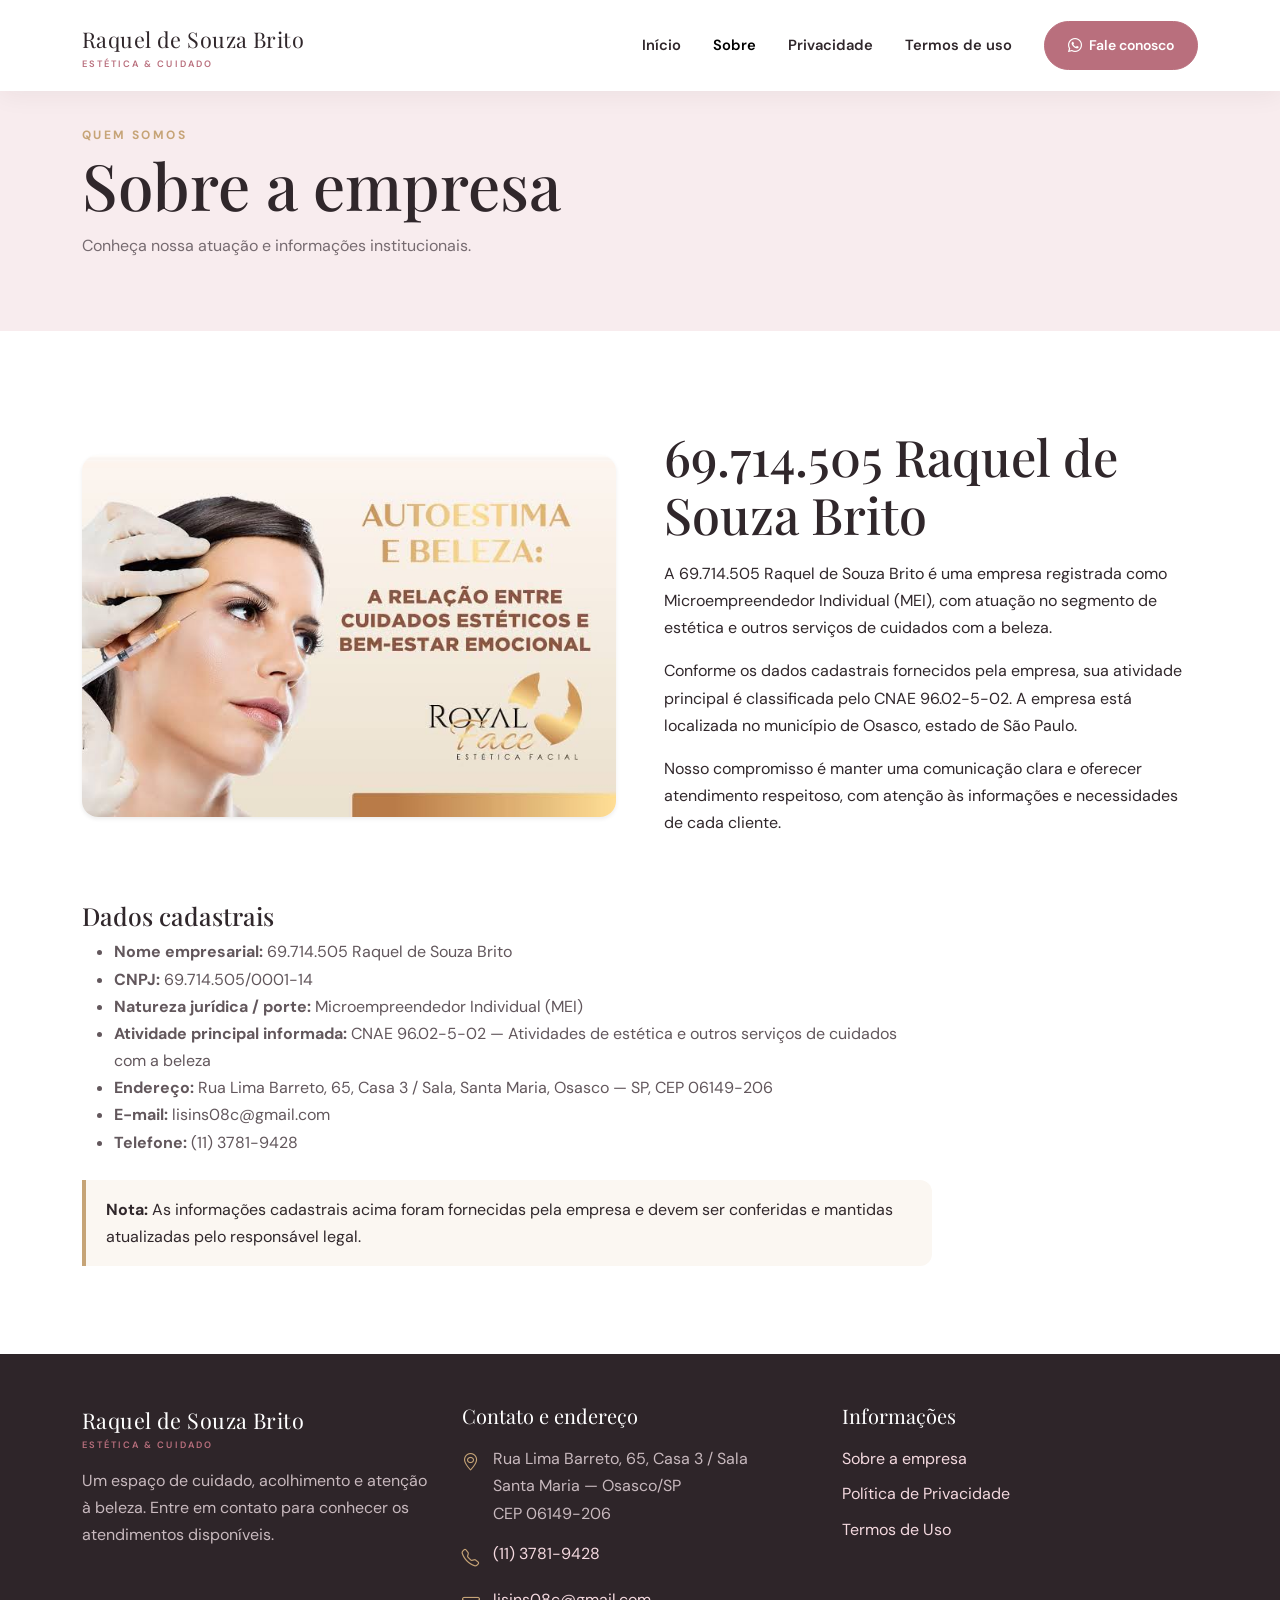
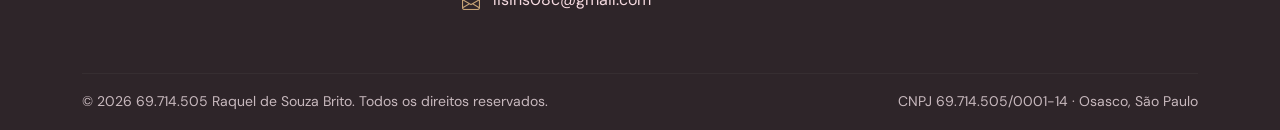
==== sobre.html @ 64c5e79d "Add files via upload" ====
<!doctype html><html lang="pt-BR"><head><title>Sobre | Raquel de Souza Brito</title><meta name="description" content="Informações institucionais sobre 69.714.505 Raquel de Souza Brito, empresa de estética em Osasco, SP."><meta charset="utf-8">
<meta name="viewport" content="width=device-width, initial-scale=1">
<meta name="theme-color" content="#b96f7d">
<link rel="preconnect" href="https://fonts.googleapis.com">
<link rel="preconnect" href="https://fonts.gstatic.com" crossorigin>
<link href="https://fonts.googleapis.com/css2?family=DM+Sans:wght@400;500;600;700&family=Playfair+Display:wght@500;600;700&display=swap" rel="stylesheet">
<link href="https://cdn.jsdelivr.net/npm/bootstrap@5.3.3/dist/css/bootstrap.min.css" rel="stylesheet">
<link rel="stylesheet" href="https://cdn.jsdelivr.net/npm/bootstrap-icons@1.11.3/font/bootstrap-icons.min.css">
<link rel="stylesheet" href="assets/css/style.css"></head><body>
<nav class="navbar navbar-expand-lg fixed-top">
  <div class="container py-2">
    <a class="navbar-brand brand" href="index.html">Raquel de Souza Brito<small>Estética & cuidado</small></a>
    <button class="navbar-toggler" type="button" data-bs-toggle="collapse" data-bs-target="#mainNav" aria-controls="mainNav" aria-expanded="false" aria-label="Abrir menu"><span class="navbar-toggler-icon"></span></button>
    <div class="collapse navbar-collapse" id="mainNav">
      <ul class="navbar-nav ms-auto align-items-lg-center gap-lg-3">
        <li class="nav-item"><a class="nav-link" href="index.html">Início</a></li>
        <li class="nav-item"><a class="nav-link" href="sobre.html">Sobre</a></li>
        <li class="nav-item"><a class="nav-link" href="politica-privacidade.html">Privacidade</a></li>
        <li class="nav-item"><a class="nav-link" href="termos-de-uso.html">Termos de uso</a></li>
        <li class="nav-item ms-lg-2"><a class="btn btn-rose btn-sm" href="https://wa.me/551137819428" target="_blank" rel="noopener"><i class="bi bi-whatsapp me-1"></i> Fale conosco</a></li>
      </ul>
    </div>
  </div>
</nav>
<header class="page-hero"><div class="container"><span class="eyebrow">Quem somos</span><h1>Sobre a empresa</h1><p class="section-lead">Conheça nossa atuação e informações institucionais.</p></div></header>
<main class="section-pad"><div class="container"><div class="row g-5 align-items-center">
<div class="col-lg-6"><img class="img-fluid rounded-4 shadow-sm" src="assets/img/autoestima-e-beleza.jpg" alt="Imagem ilustrativa sobre autoestima e beleza"></div>
<div class="col-lg-6"><h2 class="section-title">69.714.505 Raquel de Souza Brito</h2><p>A 69.714.505 Raquel de Souza Brito é uma empresa registrada como Microempreendedor Individual (MEI), com atuação no segmento de estética e outros serviços de cuidados com a beleza.</p><p>Conforme os dados cadastrais fornecidos pela empresa, sua atividade principal é classificada pelo CNAE 96.02-5-02. A empresa está localizada no município de Osasco, estado de São Paulo.</p><p>Nosso compromisso é manter uma comunicação clara e oferecer atendimento respeitoso, com atenção às informações e necessidades de cada cliente.</p></div>
</div>
<div class="legal-content mt-5"><h2>Dados cadastrais</h2><ul><li><strong>Nome empresarial:</strong> 69.714.505 Raquel de Souza Brito</li><li><strong>CNPJ:</strong> 69.714.505/0001-14</li><li><strong>Natureza jurídica / porte:</strong> Microempreendedor Individual (MEI)</li><li><strong>Atividade principal informada:</strong> CNAE 96.02-5-02 — Atividades de estética e outros serviços de cuidados com a beleza</li><li><strong>Endereço:</strong> Rua Lima Barreto, 65, Casa 3 / Sala, Santa Maria, Osasco — SP, CEP 06149-206</li><li><strong>E-mail:</strong> lisins08c@gmail.com</li><li><strong>Telefone:</strong> (11) 3781-9428</li></ul>
<div class="legal-note mt-4"><strong>Nota:</strong> As informações cadastrais acima foram fornecidas pela empresa e devem ser conferidas e mantidas atualizadas pelo responsável legal.</div></div></div></main>
<footer class="pt-5 pb-3">
  <div class="container">
    <div class="row g-4 pb-4">
      <div class="col-lg-4">
        <div class="brand text-white mb-3">Raquel de Souza Brito<small>Estética & cuidado</small></div>
        <p class="footer-muted">Um espaço de cuidado, acolhimento e atenção à beleza. Entre em contato para conhecer os atendimentos disponíveis.</p>
      </div>
      <div class="col-md-6 col-lg-4">
        <h3 class="footer-title mb-3">Contato e endereço</h3>
        <div class="contact-line"><i class="bi bi-geo-alt"></i><span class="footer-muted">Rua Lima Barreto, 65, Casa 3 / Sala<br>Santa Maria — Osasco/SP<br>CEP 06149-206</span></div>
        <div class="contact-line"><i class="bi bi-telephone"></i><a href="tel:+551137819428">(11) 3781-9428</a></div>
        <div class="contact-line"><i class="bi bi-envelope"></i><a href="mailto:lisins08c@gmail.com">lisins08c@gmail.com</a></div>
      </div>
      <div class="col-md-6 col-lg-4">
        <h3 class="footer-title mb-3">Informações</h3>
        <ul class="list-unstyled footer-muted">
          <li class="mb-2"><a href="sobre.html">Sobre a empresa</a></li>
          <li class="mb-2"><a href="politica-privacidade.html">Política de Privacidade</a></li>
          <li class="mb-2"><a href="termos-de-uso.html">Termos de Uso</a></li>
        </ul>
      </div>
    </div>
    <hr class="footer-rule">
    <div class="row gy-2 align-items-center">
      <div class="col-lg-7 small footer-muted">© <span data-current-year></span> 69.714.505 Raquel de Souza Brito. Todos os direitos reservados.</div>
      <div class="col-lg-5 text-lg-end small footer-muted">CNPJ 69.714.505/0001-14 · Osasco, São Paulo</div>
    </div>
  </div>
</footer>
<script src="https://cdn.jsdelivr.net/npm/bootstrap@5.3.3/dist/js/bootstrap.bundle.min.js"></script>
<script src="assets/js/main.js"></script></body></html>
---- assets/css/style.css ----
:root {
  --ink: #30272b;
  --muted: #766b70;
  --rose: #b96f7d;
  --rose-dark: #925361;
  --rose-soft: #f8ecee;
  --cream: #fbf7f2;
  --gold: #c6a477;
  --white: #fff;
}
* { box-sizing: border-box; }
html { scroll-behavior: smooth; }
body {
  font-family: "DM Sans", sans-serif;
  color: var(--ink);
  background: var(--white);
  line-height: 1.7;
}
h1,h2,h3,h4,.brand { font-family: "Playfair Display", Georgia, serif; }
a { color: var(--rose-dark); }
a:hover { color: var(--rose); }
.navbar {
  background: rgba(255,255,255,.96);
  box-shadow: 0 4px 24px rgba(54,35,42,.06);
}
.brand { font-size: 1.35rem; letter-spacing: .02em; color: var(--ink); }
.brand small { display:block; font: 600 .58rem "DM Sans",sans-serif; letter-spacing:.22em; color:var(--rose); text-transform:uppercase; }
.nav-link { color: var(--ink); font-size:.92rem; font-weight:600; }
.nav-link:hover,.nav-link.active { color:var(--rose-dark); }
.btn-rose {
  background:var(--rose); border-color:var(--rose); color:#fff;
  border-radius:50px; padding:.8rem 1.45rem; font-weight:600;
}
.btn-rose:hover { background:var(--rose-dark); border-color:var(--rose-dark); color:#fff; }
.btn-outline-rose { border:1px solid var(--rose); color:var(--rose-dark); border-radius:50px; padding:.75rem 1.35rem; font-weight:600; }
.btn-outline-rose:hover { background:var(--rose); color:white; }
.hero {
  min-height: 690px; display:flex; align-items:center; position:relative;
  background:linear-gradient(90deg,rgba(31,23,26,.68),rgba(31,23,26,.14)),url("../img/tratamento-facial.jpg") center 42%/cover no-repeat;
  color:white;
}
.hero-content { max-width:650px; padding-top:5rem; padding-bottom:5rem; }
.eyebrow { text-transform:uppercase; letter-spacing:.2em; font-size:.75rem; font-weight:700; color:var(--gold); }
.hero h1 { font-size:clamp(2.7rem,6vw,5.2rem); line-height:1.08; margin:1rem 0 1.35rem; }
.hero p { max-width:560px; font-size:1.08rem; color:rgba(255,255,255,.9); }
.section-pad { padding:5.5rem 0; }
.section-soft { background:var(--cream); }
.section-rose { background:var(--rose-soft); }
.section-title { font-size:clamp(2rem,4vw,3.15rem); line-height:1.15; margin:.55rem 0 1rem; }
.section-lead { color:var(--muted); max-width:650px; }
.icon-circle {
  width:54px;height:54px;border-radius:50%;display:grid;place-items:center;
  background:var(--rose-soft);color:var(--rose-dark);font-size:1.35rem;
}
.service-card {
  height:100%; padding:2rem; border:1px solid #f0e5e5; border-radius:22px;
  background:#fff; transition:transform .25s,box-shadow .25s;
}
.service-card:hover { transform:translateY(-5px); box-shadow:0 18px 42px rgba(77,48,58,.09); }
.service-card h3 { font-size:1.45rem; margin:1.1rem 0 .65rem; }
.service-card p { color:var(--muted); margin:0; }
.photo-card { border-radius:24px; overflow:hidden; height:100%; background:#eee; }
.photo-card img { width:100%;height:100%;min-height:260px;object-fit:cover; transition:transform .5s; }
.photo-card:hover img { transform:scale(1.04); }
.quote-mark { font:4rem Georgia,serif;color:var(--rose);line-height:.7; }
.cta-band { background:var(--rose-dark);color:#fff;border-radius:28px;padding:3rem; }
.cta-band p { color:rgba(255,255,255,.82); }
footer { background:#2e2529;color:#f7eef0; }
footer a { color:#f4d9df;text-decoration:none; }
footer a:hover { color:#fff;text-decoration:underline; }
.footer-muted { color:#c8b9be; }
.footer-title { font:1.25rem "Playfair Display",serif;color:white; }
.footer-rule { border-color:rgba(255,255,255,.15); }
.page-hero { background:var(--rose-soft);padding:7.5rem 0 3.5rem; }
.page-hero h1 { font-size:clamp(2.4rem,5vw,4rem); }
.legal-content { max-width:850px; }
.legal-content h2 { font-size:1.55rem;margin-top:2rem; }
.legal-content p,.legal-content li { color:#62575c; }
.legal-note { background:var(--cream);border-left:4px solid var(--gold);padding:1rem 1.25rem;border-radius:0 12px 12px 0; }
.contact-line { display:flex;gap:.8rem;align-items:flex-start;margin-bottom:.8rem; }
.contact-line i { color:var(--gold);font-size:1.1rem;margin-top:.25rem; }
@media(max-width:767px) {
 .hero { min-height:620px;background-position:58% center; }
 .hero-content { padding-top:6rem; }
 .section-pad { padding:4rem 0; }
 .cta-band { padding:2rem 1.4rem; }
}
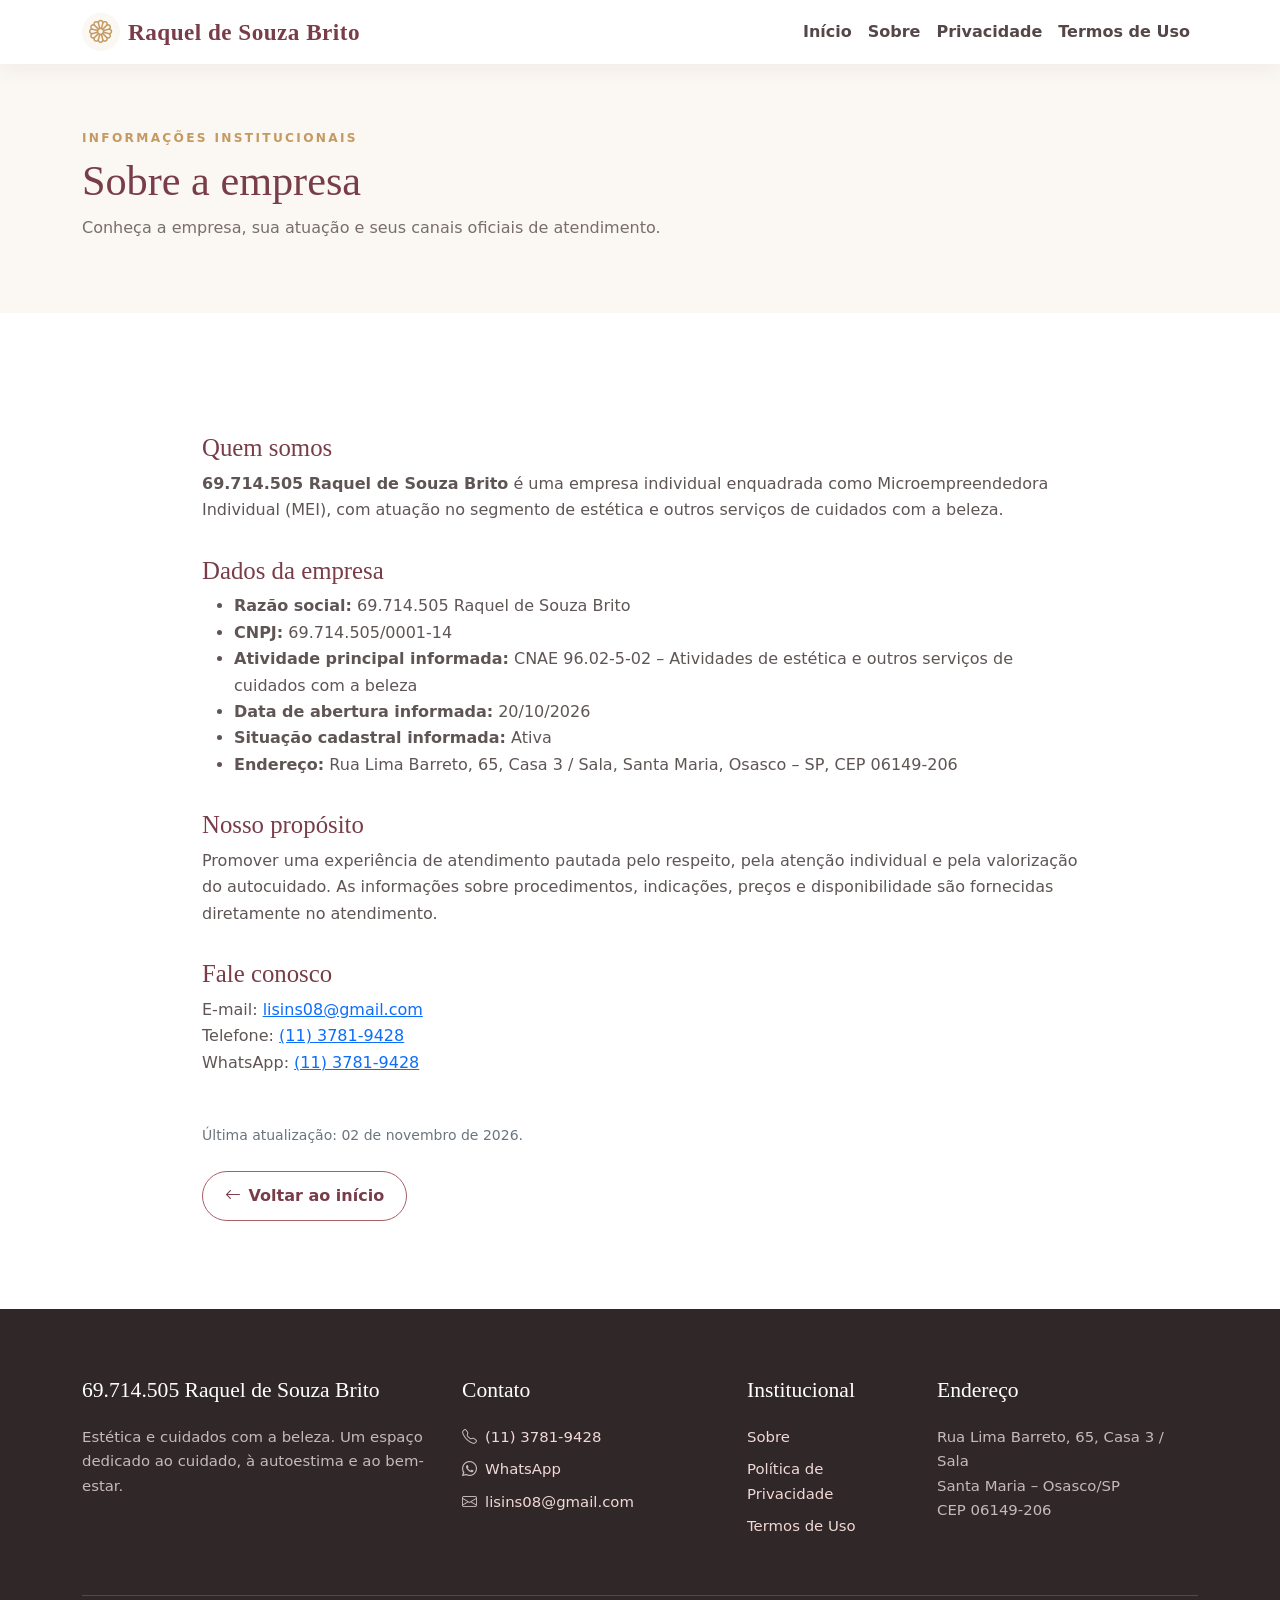
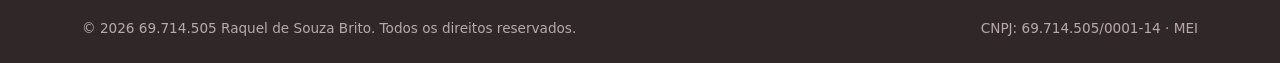
==== commit 1515a937: "Add files via upload" ====
--- a/sobre.html
+++ b/sobre.html
@@ -1,62 +1,22 @@
-<!doctype html><html lang="pt-BR"><head><title>Sobre | Raquel de Souza Brito</title><meta name="description" content="Informações institucionais sobre 69.714.505 Raquel de Souza Brito, empresa de estética em Osasco, SP."><meta charset="utf-8">
-<meta name="viewport" content="width=device-width, initial-scale=1">
-<meta name="theme-color" content="#b96f7d">
-<link rel="preconnect" href="https://fonts.googleapis.com">
-<link rel="preconnect" href="https://fonts.gstatic.com" crossorigin>
-<link href="https://fonts.googleapis.com/css2?family=DM+Sans:wght@400;500;600;700&family=Playfair+Display:wght@500;600;700&display=swap" rel="stylesheet">
-<link href="https://cdn.jsdelivr.net/npm/bootstrap@5.3.3/dist/css/bootstrap.min.css" rel="stylesheet">
-<link rel="stylesheet" href="https://cdn.jsdelivr.net/npm/bootstrap-icons@1.11.3/font/bootstrap-icons.min.css">
-<link rel="stylesheet" href="assets/css/style.css"></head><body>
-<nav class="navbar navbar-expand-lg fixed-top">
-  <div class="container py-2">
-    <a class="navbar-brand brand" href="index.html">Raquel de Souza Brito<small>Estética & cuidado</small></a>
-    <button class="navbar-toggler" type="button" data-bs-toggle="collapse" data-bs-target="#mainNav" aria-controls="mainNav" aria-expanded="false" aria-label="Abrir menu"><span class="navbar-toggler-icon"></span></button>
-    <div class="collapse navbar-collapse" id="mainNav">
-      <ul class="navbar-nav ms-auto align-items-lg-center gap-lg-3">
-        <li class="nav-item"><a class="nav-link" href="index.html">Início</a></li>
-        <li class="nav-item"><a class="nav-link" href="sobre.html">Sobre</a></li>
-        <li class="nav-item"><a class="nav-link" href="politica-privacidade.html">Privacidade</a></li>
-        <li class="nav-item"><a class="nav-link" href="termos-de-uso.html">Termos de uso</a></li>
-        <li class="nav-item ms-lg-2"><a class="btn btn-rose btn-sm" href="https://wa.me/551137819428" target="_blank" rel="noopener"><i class="bi bi-whatsapp me-1"></i> Fale conosco</a></li>
-      </ul>
-    </div>
+<!doctype html><html lang="pt-BR"><head><meta charset="utf-8"><meta name="viewport" content="width=device-width, initial-scale=1"><meta name="robots" content="index,follow"><title>Sobre a empresa | Raquel de Souza Brito</title><link href="https://cdn.jsdelivr.net/npm/bootstrap@5.3.3/dist/css/bootstrap.min.css" rel="stylesheet"><link rel="stylesheet" href="https://cdn.jsdelivr.net/npm/bootstrap-icons@1.11.3/font/bootstrap-icons.min.css"><link rel="stylesheet" href="styles.css"></head><body>
+<nav class="navbar navbar-expand-lg fixed-top"><div class="container"><a class="navbar-brand" href="index.html"><span class="brand-mark"><i class="bi bi-flower1"></i></span>Raquel de Souza Brito</a><button class="navbar-toggler" type="button" data-bs-toggle="collapse" data-bs-target="#menu" aria-label="Abrir menu"><span class="navbar-toggler-icon"></span></button><div class="collapse navbar-collapse" id="menu"><ul class="navbar-nav ms-auto"><li class="nav-item"><a class="nav-link" href="index.html">Início</a></li><li class="nav-item"><a class="nav-link" href="sobre.html">Sobre</a></li><li class="nav-item"><a class="nav-link" href="privacidade.html">Privacidade</a></li><li class="nav-item"><a class="nav-link" href="termos.html">Termos de Uso</a></li></ul></div></div></nav>
+<header class="page-hero"><div class="container"><div class="eyebrow">Informações institucionais</div><h1 class="section-title mt-2">Sobre a empresa</h1><p class="section-lead">Conheça a empresa, sua atuação e seus canais oficiais de atendimento.</p></div></header><main class="section-pad"><article class="container legal-content">
+<h2>Quem somos</h2><p><strong>69.714.505 Raquel de Souza Brito</strong> é uma empresa individual enquadrada como Microempreendedora Individual (MEI), com atuação no segmento de estética e outros serviços de cuidados com a beleza.</p>
+<h2>Dados da empresa</h2><ul><li><strong>Razão social:</strong> 69.714.505 Raquel de Souza Brito</li><li><strong>CNPJ:</strong> 69.714.505/0001-14</li><li><strong>Atividade principal informada:</strong> CNAE 96.02-5-02 – Atividades de estética e outros serviços de cuidados com a beleza</li><li><strong>Data de abertura informada:</strong> 20/10/2026</li><li><strong>Situação cadastral informada:</strong> Ativa</li><li><strong>Endereço:</strong> Rua Lima Barreto, 65, Casa 3 / Sala, Santa Maria, Osasco – SP, CEP 06149-206</li></ul>
+<h2>Nosso propósito</h2><p>Promover uma experiência de atendimento pautada pelo respeito, pela atenção individual e pela valorização do autocuidado. As informações sobre procedimentos, indicações, preços e disponibilidade são fornecidas diretamente no atendimento.</p>
+<h2>Fale conosco</h2><p>E-mail: <a href="mailto:lisins08@gmail.com">lisins08@gmail.com</a><br>Telefone: <a href="tel:+551137819428">(11) 3781-9428</a><br>WhatsApp: <a href="https://wa.me/551137819428" target="_blank" rel="noopener">(11) 3781-9428</a></p>
+<p class="text-secondary small mt-5">Última atualização: 02 de novembro de 2026.</p><a href="index.html" class="btn btn-outline-rose mt-2"><i class="bi bi-arrow-left me-2"></i>Voltar ao início</a></article></main>
+
+<footer>
+ <div class="container">
+  <div class="row g-4">
+   <div class="col-lg-4"><div class="footer-title">69.714.505 Raquel de Souza Brito</div><p class="footer-muted mt-3">Estética e cuidados com a beleza. Um espaço dedicado ao cuidado, à autoestima e ao bem-estar.</p></div>
+   <div class="col-sm-6 col-lg-3"><div class="footer-title">Contato</div><p class="footer-muted mt-3 mb-2"><i class="bi bi-telephone me-2"></i><a href="tel:+551137819428">(11) 3781-9428</a></p><p class="footer-muted mb-2"><i class="bi bi-whatsapp me-2"></i><a href="https://wa.me/551137819428" target="_blank" rel="noopener">WhatsApp</a></p><p class="footer-muted"><i class="bi bi-envelope me-2"></i><a href="mailto:lisins08@gmail.com">lisins08@gmail.com</a></p></div>
+   <div class="col-sm-6 col-lg-2"><div class="footer-title">Institucional</div><ul class="list-unstyled footer-muted mt-3"><li class="mb-2"><a href="sobre.html">Sobre</a></li><li class="mb-2"><a href="privacidade.html">Política de Privacidade</a></li><li><a href="termos.html">Termos de Uso</a></li></ul></div>
+   <div class="col-lg-3"><div class="footer-title">Endereço</div><p class="footer-muted mt-3 mb-0">Rua Lima Barreto, 65, Casa 3 / Sala<br>Santa Maria – Osasco/SP<br>CEP 06149-206</p></div>
   </div>
-</nav>
-<header class="page-hero"><div class="container"><span class="eyebrow">Quem somos</span><h1>Sobre a empresa</h1><p class="section-lead">Conheça nossa atuação e informações institucionais.</p></div></header>
-<main class="section-pad"><div class="container"><div class="row g-5 align-items-center">
-<div class="col-lg-6"><img class="img-fluid rounded-4 shadow-sm" src="assets/img/autoestima-e-beleza.jpg" alt="Imagem ilustrativa sobre autoestima e beleza"></div>
-<div class="col-lg-6"><h2 class="section-title">69.714.505 Raquel de Souza Brito</h2><p>A 69.714.505 Raquel de Souza Brito é uma empresa registrada como Microempreendedor Individual (MEI), com atuação no segmento de estética e outros serviços de cuidados com a beleza.</p><p>Conforme os dados cadastrais fornecidos pela empresa, sua atividade principal é classificada pelo CNAE 96.02-5-02. A empresa está localizada no município de Osasco, estado de São Paulo.</p><p>Nosso compromisso é manter uma comunicação clara e oferecer atendimento respeitoso, com atenção às informações e necessidades de cada cliente.</p></div>
-</div>
-<div class="legal-content mt-5"><h2>Dados cadastrais</h2><ul><li><strong>Nome empresarial:</strong> 69.714.505 Raquel de Souza Brito</li><li><strong>CNPJ:</strong> 69.714.505/0001-14</li><li><strong>Natureza jurídica / porte:</strong> Microempreendedor Individual (MEI)</li><li><strong>Atividade principal informada:</strong> CNAE 96.02-5-02 — Atividades de estética e outros serviços de cuidados com a beleza</li><li><strong>Endereço:</strong> Rua Lima Barreto, 65, Casa 3 / Sala, Santa Maria, Osasco — SP, CEP 06149-206</li><li><strong>E-mail:</strong> lisins08c@gmail.com</li><li><strong>Telefone:</strong> (11) 3781-9428</li></ul>
-<div class="legal-note mt-4"><strong>Nota:</strong> As informações cadastrais acima foram fornecidas pela empresa e devem ser conferidas e mantidas atualizadas pelo responsável legal.</div></div></div></main>
-<footer class="pt-5 pb-3">
-  <div class="container">
-    <div class="row g-4 pb-4">
-      <div class="col-lg-4">
-        <div class="brand text-white mb-3">Raquel de Souza Brito<small>Estética & cuidado</small></div>
-        <p class="footer-muted">Um espaço de cuidado, acolhimento e atenção à beleza. Entre em contato para conhecer os atendimentos disponíveis.</p>
-      </div>
-      <div class="col-md-6 col-lg-4">
-        <h3 class="footer-title mb-3">Contato e endereço</h3>
-        <div class="contact-line"><i class="bi bi-geo-alt"></i><span class="footer-muted">Rua Lima Barreto, 65, Casa 3 / Sala<br>Santa Maria — Osasco/SP<br>CEP 06149-206</span></div>
-        <div class="contact-line"><i class="bi bi-telephone"></i><a href="tel:+551137819428">(11) 3781-9428</a></div>
-        <div class="contact-line"><i class="bi bi-envelope"></i><a href="mailto:lisins08c@gmail.com">lisins08c@gmail.com</a></div>
-      </div>
-      <div class="col-md-6 col-lg-4">
-        <h3 class="footer-title mb-3">Informações</h3>
-        <ul class="list-unstyled footer-muted">
-          <li class="mb-2"><a href="sobre.html">Sobre a empresa</a></li>
-          <li class="mb-2"><a href="politica-privacidade.html">Política de Privacidade</a></li>
-          <li class="mb-2"><a href="termos-de-uso.html">Termos de Uso</a></li>
-        </ul>
-      </div>
-    </div>
-    <hr class="footer-rule">
-    <div class="row gy-2 align-items-center">
-      <div class="col-lg-7 small footer-muted">© <span data-current-year></span> 69.714.505 Raquel de Souza Brito. Todos os direitos reservados.</div>
-      <div class="col-lg-5 text-lg-end small footer-muted">CNPJ 69.714.505/0001-14 · Osasco, São Paulo</div>
-    </div>
-  </div>
+  <div class="footer-bottom d-flex flex-column flex-md-row justify-content-between gap-2"><span>© <span class="year"></span> 69.714.505 Raquel de Souza Brito. Todos os direitos reservados.</span><span>CNPJ: 69.714.505/0001-14 · MEI</span></div>
+ </div>
 </footer>
-<script src="https://cdn.jsdelivr.net/npm/bootstrap@5.3.3/dist/js/bootstrap.bundle.min.js"></script>
-<script src="assets/js/main.js"></script></body></html>+<script src="https://cdn.jsdelivr.net/npm/bootstrap@5.3.3/dist/js/bootstrap.bundle.min.js"></script><script>document.querySelectorAll('.year').forEach(el=>el.textContent=new Date().getFullYear());</script>
+</body></html>
--- a/styles.css
+++ b/styles.css
@@ -0,0 +1,13 @@
+
+:root{--rose:#a85d67;--rose-dark:#783d49;--gold:#c49a62;--cream:#fbf7f2;--ink:#342b2b;--muted:#786e6c}
+*{box-sizing:border-box}html{scroll-behavior:smooth}body{font-family:system-ui,-apple-system,"Segoe UI",sans-serif;color:var(--ink);background:#fff;line-height:1.65}
+.navbar{background:rgba(255,255,255,.96);box-shadow:0 4px 24px rgba(60,35,35,.06)}.navbar-brand{font-family:Georgia,serif;color:var(--rose-dark)!important;font-size:1.45rem;font-weight:700;letter-spacing:.02em}.brand-mark{display:inline-grid;place-items:center;width:38px;height:38px;border-radius:50%;background:var(--cream);color:var(--gold);margin-right:8px}
+.nav-link{color:#554747!important;font-weight:600}.nav-link:hover{color:var(--rose)!important}
+.btn-rose{background:var(--rose);border-color:var(--rose);color:#fff;border-radius:50px;padding:.8rem 1.45rem;font-weight:700}.btn-rose:hover{background:var(--rose-dark);border-color:var(--rose-dark);color:#fff}.btn-outline-rose{border:1px solid var(--rose);color:var(--rose-dark);border-radius:50px;padding:.75rem 1.35rem;font-weight:700}.btn-outline-rose:hover{background:var(--rose);color:#fff}
+.hero{background:linear-gradient(100deg,rgba(37,23,25,.72),rgba(37,23,25,.15)),url('assets/tratamento-facial.jpg') center/cover;min-height:660px;display:flex;align-items:center;color:white}.hero-content{max-width:650px;padding:6rem 0}.eyebrow{text-transform:uppercase;letter-spacing:.19em;font-size:.76rem;font-weight:800;color:var(--gold)}.hero h1{font-family:Georgia,serif;font-size:clamp(2.7rem,5vw,4.8rem);line-height:1.08;margin:1rem 0}.hero p{font-size:1.13rem;max-width:560px;color:#f7eeee}
+.section-pad{padding:5.5rem 0}.section-soft{background:var(--cream)}.section-title{font-family:Georgia,serif;color:var(--rose-dark);font-size:clamp(2rem,3.3vw,3rem)}.section-lead{color:var(--muted);max-width:680px}.service-card{height:100%;border:0;border-radius:20px;overflow:hidden;box-shadow:0 12px 35px rgba(70,40,40,.08);transition:transform .25s}.service-card:hover{transform:translateY(-5px)}.service-card img{height:220px;object-fit:cover}.service-card .card-body{padding:1.5rem}.service-icon{width:48px;height:48px;border-radius:15px;background:#f6e9e8;color:var(--rose);display:grid;place-items:center;font-size:1.3rem;margin-bottom:1rem}
+.photo-panel{border-radius:24px;overflow:hidden;min-height:380px}.photo-panel img{width:100%;height:100%;object-fit:cover;min-height:380px}.feature{display:flex;gap:1rem;margin:1.3rem 0}.feature i{color:var(--gold);font-size:1.3rem;margin-top:.2rem}.quote{font-family:Georgia,serif;font-size:1.65rem;color:var(--rose-dark)}
+.cta{background:linear-gradient(120deg,#7d424d,#b9767b);color:white;border-radius:28px;padding:3.5rem}.cta .eyebrow{color:#f1d7ae}
+footer{background:#302729;color:#e9dfe0;padding:4rem 0 1.5rem}footer a{color:#f1d9d5;text-decoration:none}footer a:hover{color:#fff;text-decoration:underline}.footer-title{font-family:Georgia,serif;color:#fff;font-size:1.35rem}.footer-muted{color:#c7b9b9;font-size:.93rem}.footer-bottom{border-top:1px solid #55484a;margin-top:2.5rem;padding-top:1.3rem;color:#b9aaaa;font-size:.85rem}
+.page-hero{background:var(--cream);padding:8rem 0 3.5rem}.legal-content{max-width:900px}.legal-content h2{font-family:Georgia,serif;color:var(--rose-dark);margin-top:2rem;font-size:1.55rem}.legal-content p,.legal-content li{color:#5f5554}.notice{background:#fff7e9;border-left:4px solid var(--gold);padding:1rem 1.2rem;border-radius:8px}
+@media(max-width:767px){.hero{min-height:590px}.hero-content{padding:5rem 1rem}.section-pad{padding:4rem 0}.cta{padding:2rem}.navbar-brand{font-size:1.15rem}}
